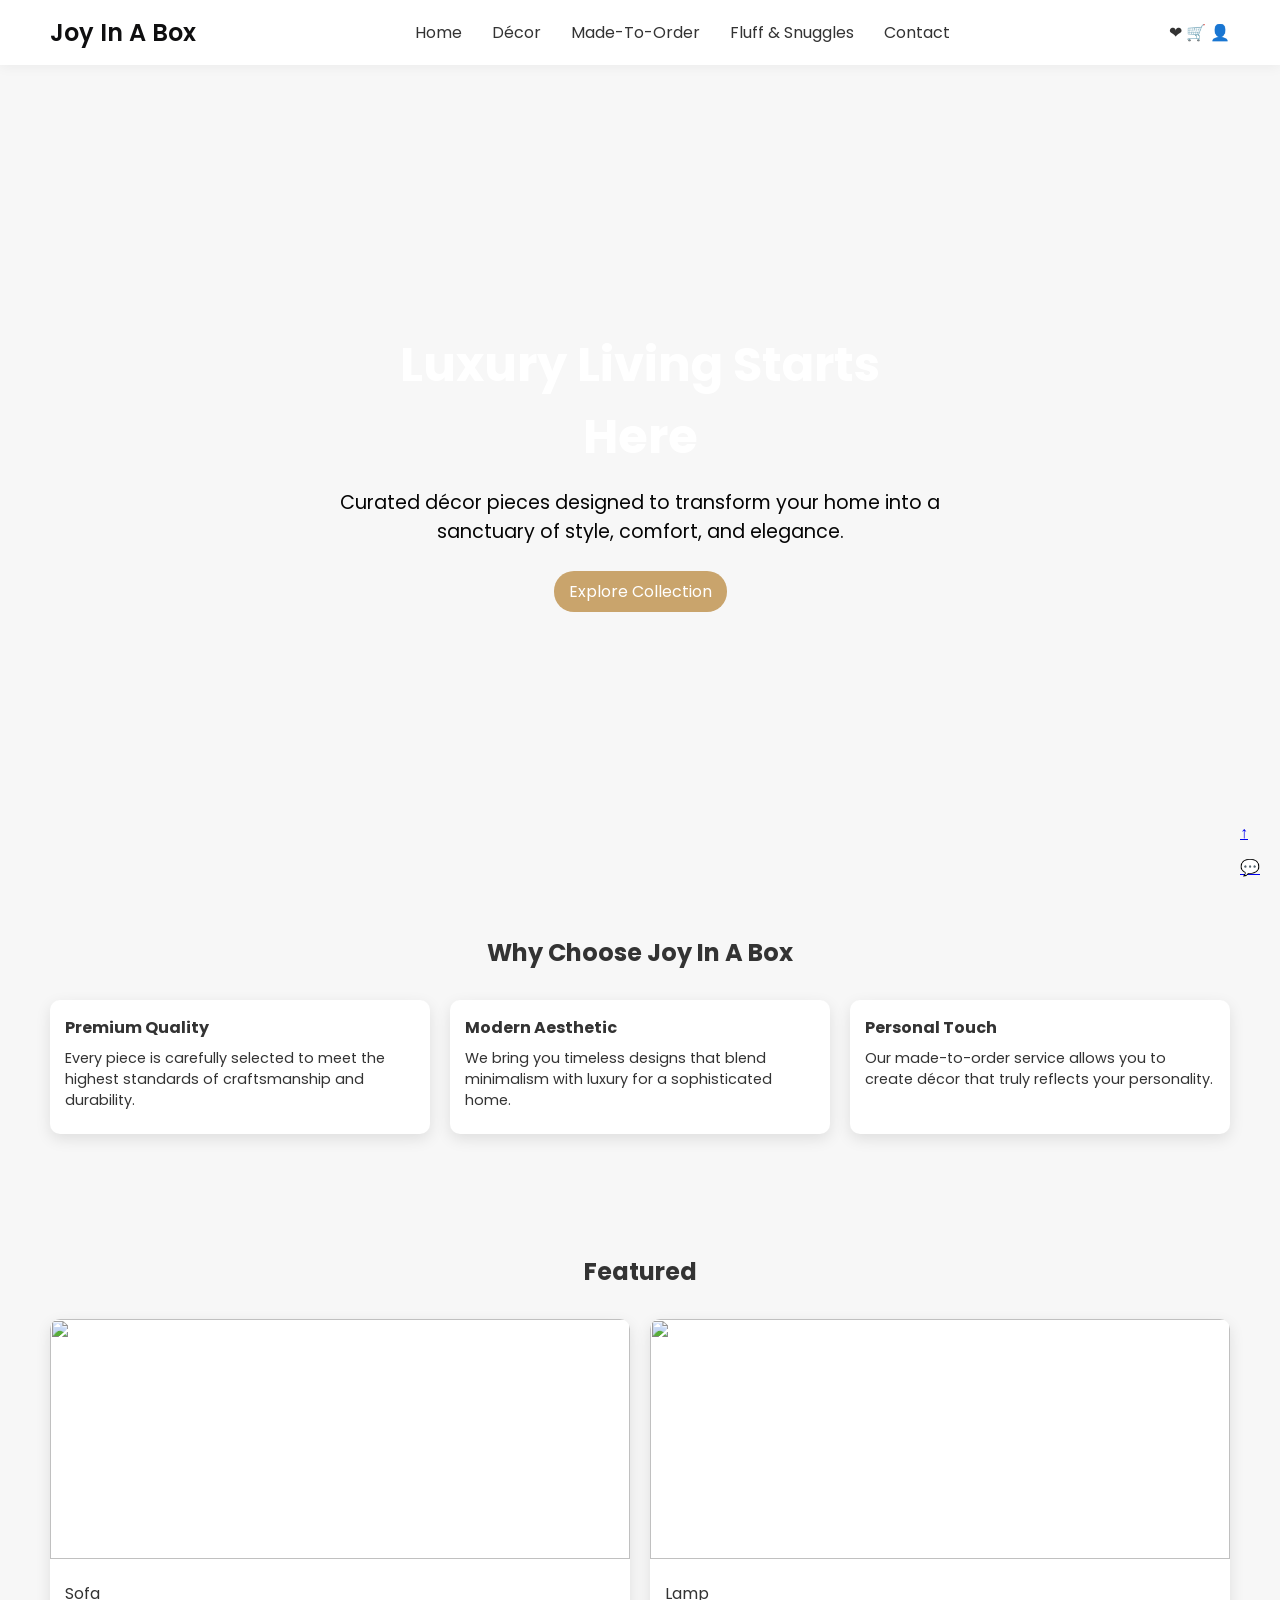
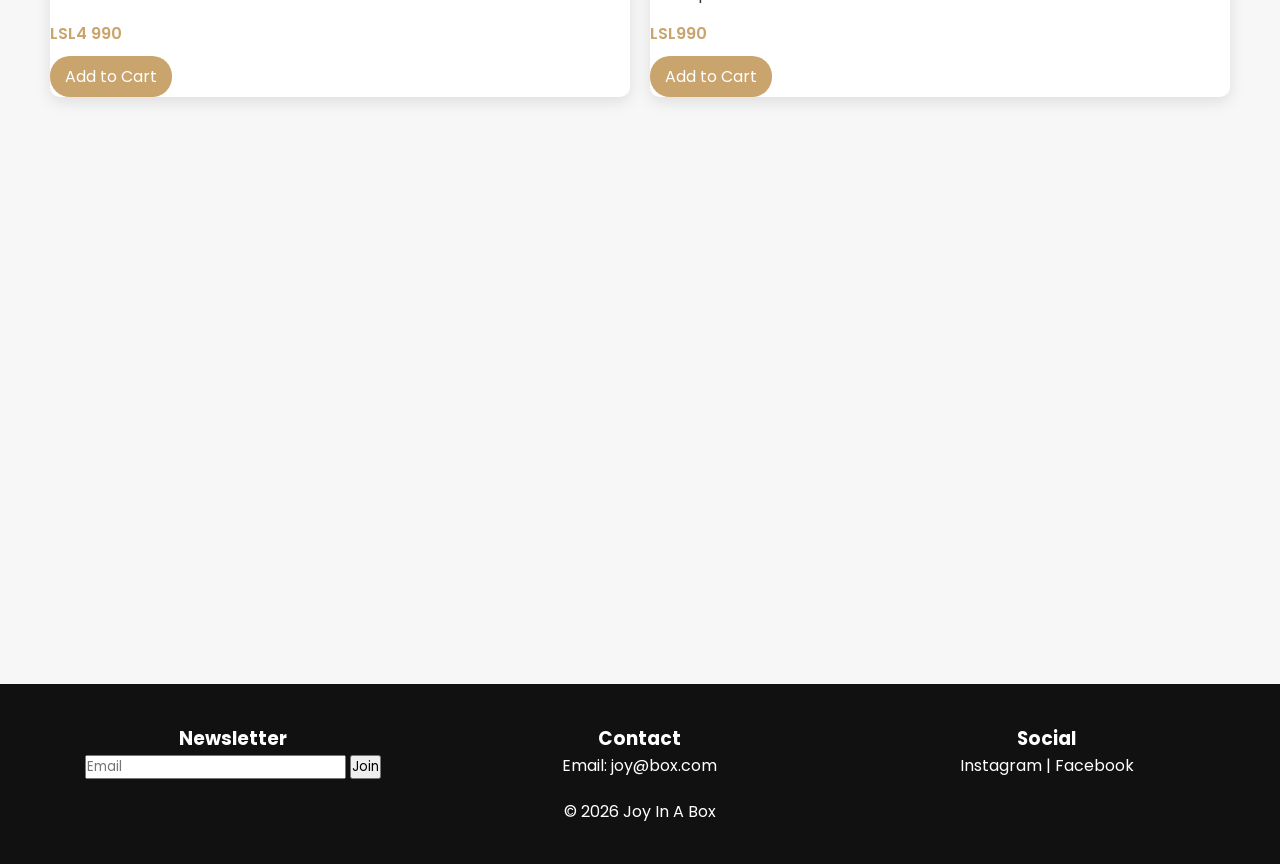
==== index.html @ b2b9fa9c "Add files via upload" ====
<!DOCTYPE html>
<html>
<head><title>Home</title><link rel="stylesheet" href="styles.css"></head>
<body>
<header>
    <div class="logo"><a href="index.html">Joy In A Box</a></div>
        <nav id="navMenu">
            <div class="menu-toggle" onclick="toggleMenu()">☰</div>
            <ul>
                <li><a href="index.html">Home</a></li>
                <li><a href="decor.html">Décor</a></li>
                <li><a href="made-to-order.html">Made-To-Order</a></li>
                <li><a href="fluff.html">Fluff & Snuggles</a></li>
                <li><a href="contact.html">Contact</a></li>
            </ul>
        </nav>
    <div class="icons">❤ 🛒 👤</div>
</header>
<section class="hero">
    <div class="hero-content">
        <h1>Luxury Living Starts Here</h1>
        <p>Curated décor pieces designed to transform your home into a sanctuary of style, comfort, and elegance.</p>
        <a href="decor.html" class="btn">Explore Collection</a>
    </div>
</section>
<section class="section">
    <h2>Why Choose Joy In A Box</h2>
    <div class="grid">
       <div class="card">
            <div class="card-content">
            <h4>Premium Quality</h4>
            <p>Every piece is carefully selected to meet the highest standards of craftsmanship and durability.</p>
            </div>
       </div>

        <div class="card">
            <div class="card-content">
                <h4>Modern Aesthetic</h4>
                <p>We bring you timeless designs that blend minimalism with luxury for a sophisticated home.</p>
           </div>
       </div>

        <div class="card">
            <div class="card-content">
              <h4>Personal Touch</h4>
              <p>Our made-to-order service allows you to create décor that truly reflects your personality.</p>
           </div>
       </div>
    </div>
</section>
<section class="section">
    <h2>Featured</h2>
    <div class="grid">
        <div class="card">
            <img src="https://images.unsplash.com/photo-1505691938895-1758d7feb511">
            <div class="card-content">Sofa</div>
            <p class="price">LSL4 990</p>
            <a href="#" class="btn">Add to Cart</a>
        </div>
        <div class="card">
            <img src="https://images.unsplash.com/photo-1484101403633-562f891dc89a">
            <div class="card-content">Lamp</div>
            <p class="price">LSL990</p>
            <a href="#" class="btn">Add to Cart</a>
        </div>
    </div>
</section>
<section class="section">
<!--<video controls width="100%">
    <source src="https://www.w3schools.com/html/mov_bbb.mp4">
</video>--->
    <iframe width="100%" height="400"
    src="https://www.youtube.com/embed/5qap5aO4i9A"
    title="Modern Interior Design"
    frameborder="0"
    allow="accelerometer; autoplay; clipboard-write; encrypted-media; gyroscope; picture-in-picture"
    allowfullscreen>
    </iframe>
</section>
<footer>
    <div class="footer-grid">
        <div>
            <h3>Newsletter</h3>
            <input type="email" placeholder="Email">
            <button>Join</button>
        </div>
        <div>
            <h3>Contact</h3>
            <p>Email: joy@box.com</p>
        </div>
        <div>
            <h3>Social</h3>
            <p>Instagram | Facebook</p>
        </div>
    </div>
    <p>© 2026 Joy In A Box</p>
</footer>
<div class="float"><a href="#">↑</a><a href="https://wa.me/+26657610300">💬</a></div>

</body>
</html>
---- styles.css ----
@import url('https://fonts.googleapis.com/css2?family=Poppins:wght@300;400;500;600;700&display=swap');

:root{
  --primary:#0f0f10;
  --accent:#c9a46c;
  --bg:#f7f7f7;
  --white:#ffffff;
  --text:#333;
}

*{
    margin:0;
    padding:0;
    box-sizing:border-box;
    font-family:'Poppins',sans-serif
}

body{
    background:var(--bg);
    color:var(--text)
}

header{
    position:sticky;
    top:0;
    display:flex;
    justify-content:space-between;
    align-items:center;
    padding:15px 50px;
    background:#fff;
    box-shadow:0 2px 12px rgba(0,0,0,0.05);
    z-index:1000
}
.logo a{
    text-decoration:none;
    color:var(--primary);
    font-weight:600;
    font-size:1.5rem
}
nav ul{
    display:flex;
    list-style:none
}
nav li{
    margin:0 15px
}
nav a{
    text-decoration:none;
    color:var(--text);
    transition:.3s
}
nav a:hover{
    color:var(--accent)
}
.icons{
    display:flex;
    gap:15px
}

@keyframes fadeIn {
  from { opacity: 0; transform: translateY(20px); }
  to { opacity: 1; }
}


.hero{
    height:90vh;
    background:url('images/4.jpg') center/cover;
    display:flex;
    align-items:center;
    justify-content:center;
    text-align:center;
    color:white
}

.hero-content {
  display: flex;
  flex-direction: column;   /* 🔥 THIS FIXES HORIZONTAL ISSUE */
  align-items: center;
  text-align: center;
  gap: 15px;
  max-width: 600px;
}
.hero-content p {
  font-size: 1.2rem;
  color: #050505;
}

.hero h1{
    font-size:3rem;
    animation: fadeIn 2s
}


.section{padding:60px 50px}
.section h2{
    text-align:center;
    margin-bottom:30px
}

.grid{
    display:grid;
    grid-template-columns:repeat(auto-fit,minmax(250px,1fr));
    gap:20px
}
.card{
    background:#fff;
    border-radius:10px;
    overflow:hidden;
    box-shadow:0 5px 15px rgba(0,0,0,0.1);
    transition:.3s
}
.card:hover{transform:translateY(-8px)}
.card img{
    width:100%;
    height:220px;
    object-fit:cover
}
.card-content{padding:15px}
.card-content p {
  font-size: 0.9rem;
  margin: 8px 0;
}

.card img {
  height: 240px;
  object-fit: cover;
  transition: 0.4s;
}

.card:hover img {
  transform: scale(1.05); /* 🔥 zoom effect */
}

.price {
  color: var(--accent);
  font-weight: 600;
}

.btn {
  display: inline-block;
  margin-top: 10px;
  padding: 8px 15px;
  background: var(--accent);
  color: white;
  text-decoration: none;
  border-radius: 20px;
}

.process{
    display:flex;
    flex-wrap:wrap;
    gap:20px
}
.process div{
    flex:1;
    background:#fff;
    padding:20px;
    border-radius:10px;
    text-align:center
}

.step {
  background: white;
  border-radius: 12px;
  overflow: hidden;
  text-align: center;
  padding-bottom: 15px;
  transition: 0.3s;
}

.step img {
  width: 100%;
  height: 180px;
  object-fit: cover;
}

.step:hover {
  transform: translateY(-8px);
}

.contact-form {
  max-width: 600px;
  margin: auto;
  display: flex;
  flex-direction: column;
  gap: 15px;
}

.contact-form input,
.contact-form textarea {
  padding: 12px;
  border-radius: 8px;
  border: 1px solid #ccc;
}

.contact-form button {
  background: var(--accent);
  color: white;
  padding: 12px;
  border-radius: 25px;
  border: none;
}

.socials {
  display: flex;
  justify-content: center;
  gap: 20px;
}

.socials a {
  text-decoration: none;
  padding: 10px 20px;
  background: #111;
  color: white;
  border-radius: 20px;
  transition: 0.3s;
}

.socials a:hover {
  background: var(--accent);
}

footer{
    background:#111;
    color:#fff;
    padding:40px;
    text-align:center
}
.footer-grid{display:grid;
    grid-template-columns:repeat(auto-fit,minmax(200px,1fr));
    gap:20px;
    margin-bottom:20px
}

.float{
    position:fixed;
    bottom:20px;
    right:20px;
    display:flex;
    flex-direction:column;
    gap:10px
}
.floata{
    background:var(--accent);
    color:white;
    padding:12px;
    border-radius:50%;
    text-decoration:none
}

@media(max-width:768px){
    header{
        flex-direction:column
    }
    nav ul{
        flex-wrap:wrap
    }
}

.menu-toggle {
  display: none;
  font-size: 1.8rem;
  cursor: pointer;
}

@media(max-width:768px){
  nav {
    display: none;
    width: 100%;
  }

  nav.active {
    display: block;
  }

  nav ul {
    flex-direction: column;
    text-align: center;
  }

  .menu-toggle {
    display: block;
  }
}

html {
  scroll-behavior: smooth;
}
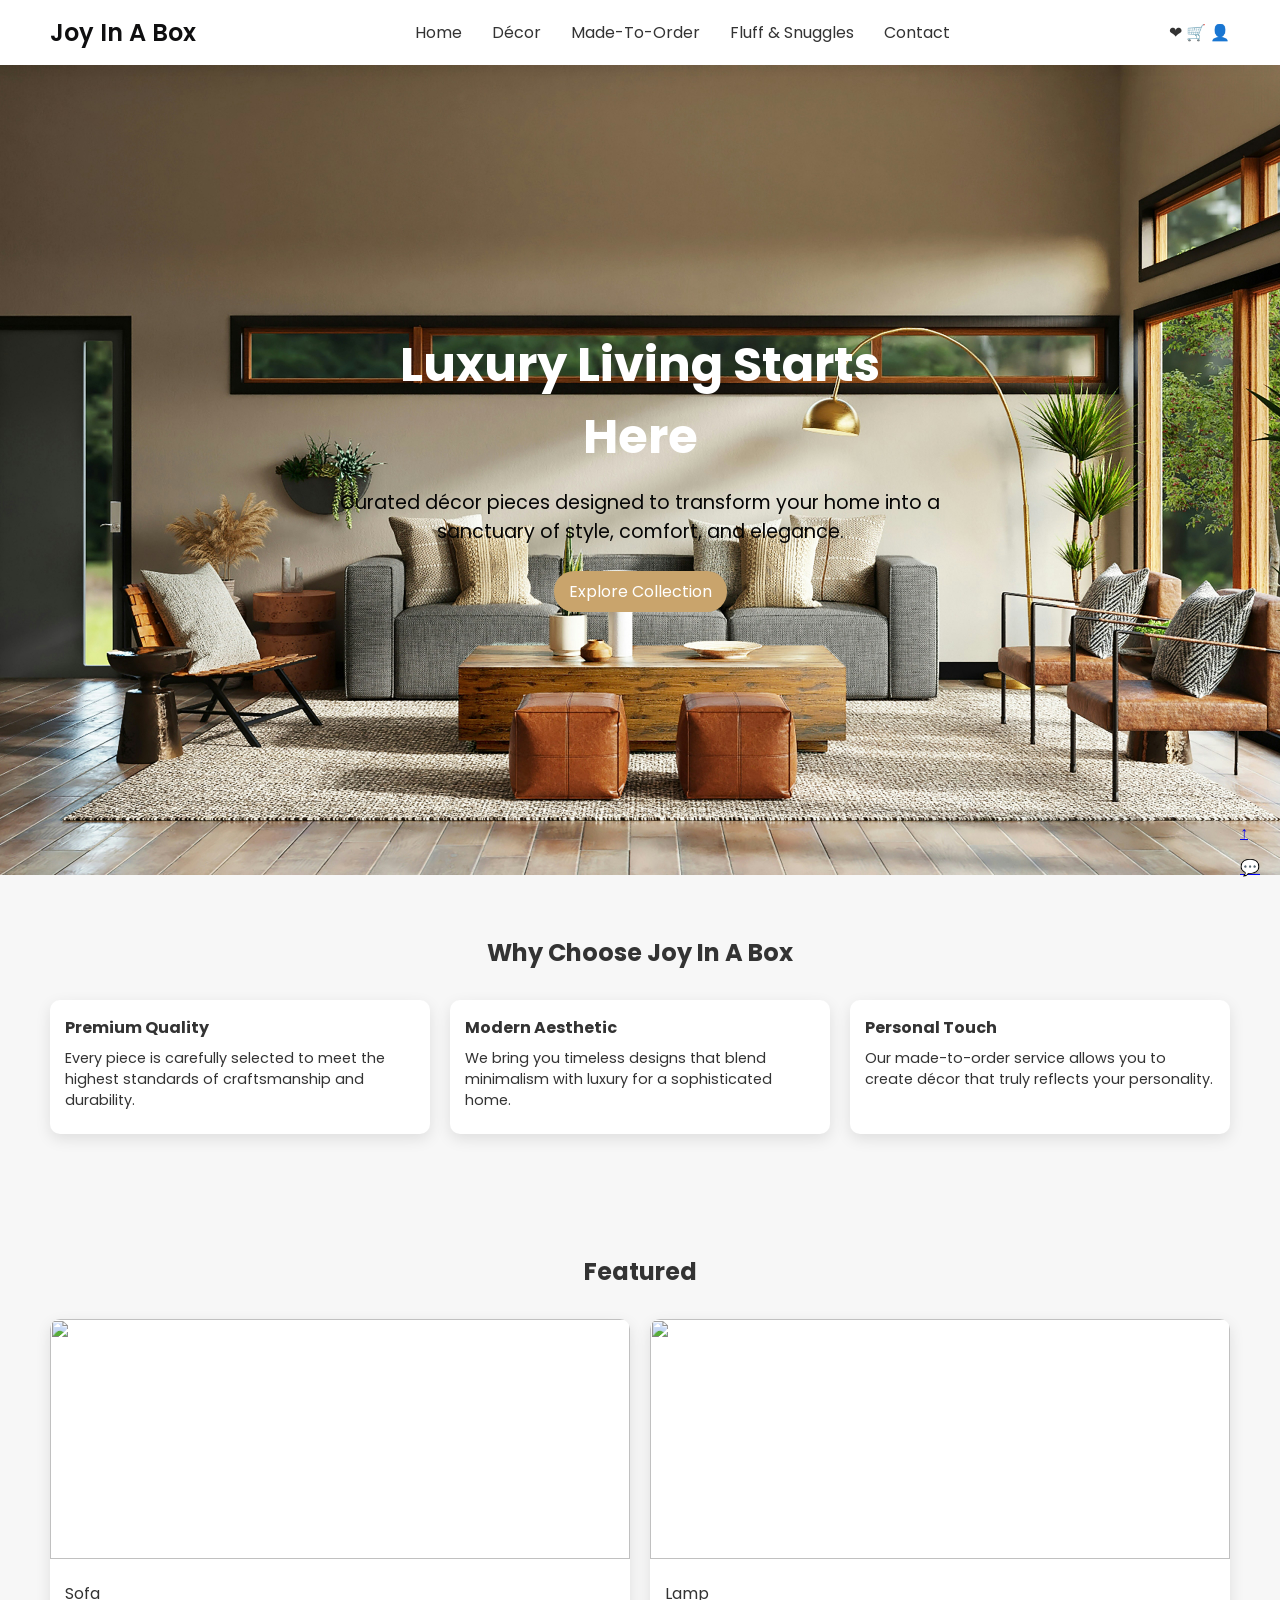
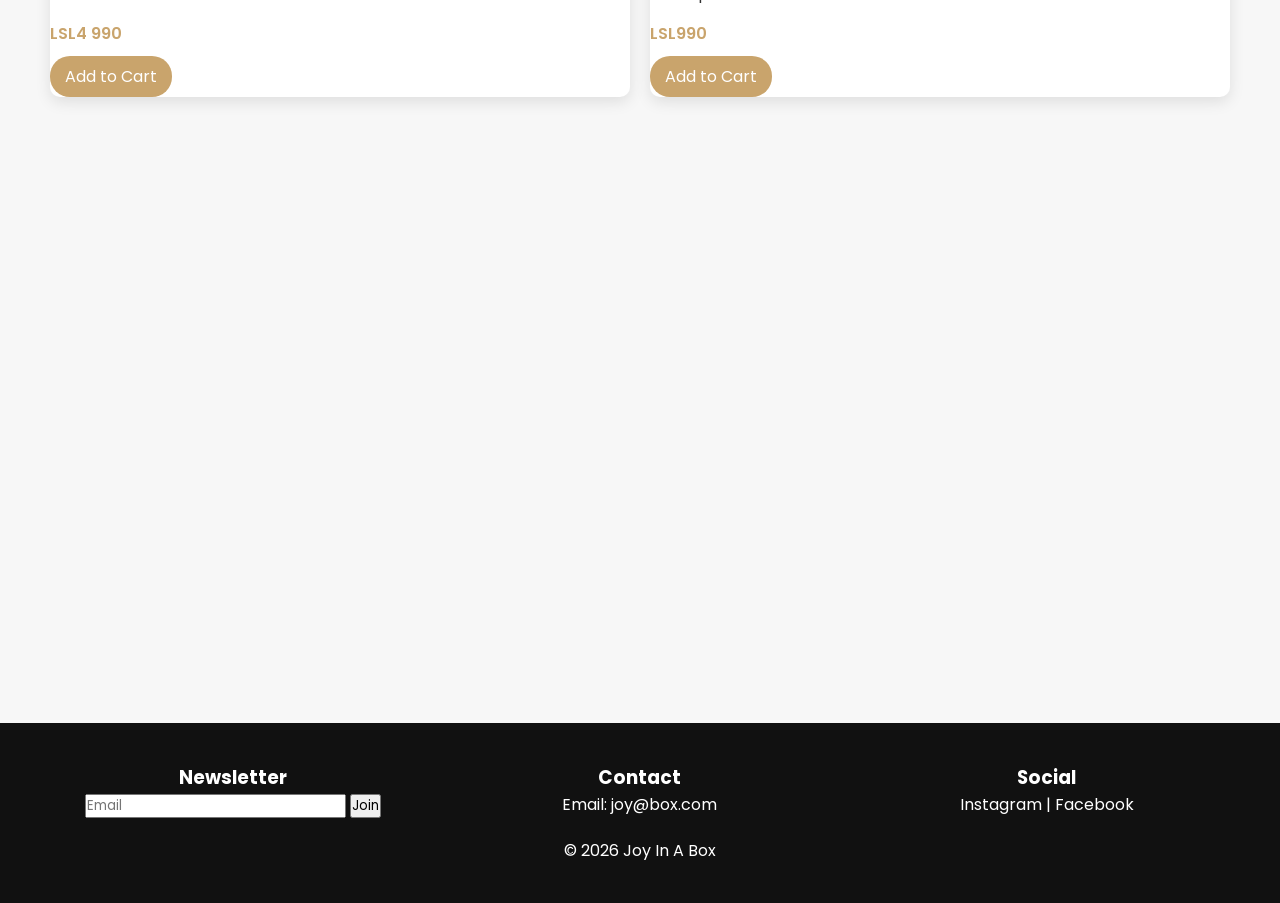
==== commit 38333903: "Update index.html" ====
--- a/index.html
+++ b/index.html
@@ -70,13 +70,7 @@
 <!--<video controls width="100%">
     <source src="https://www.w3schools.com/html/mov_bbb.mp4">
 </video>--->
-    <iframe width="100%" height="400"
-    src="https://www.youtube.com/embed/5qap5aO4i9A"
-    title="Modern Interior Design"
-    frameborder="0"
-    allow="accelerometer; autoplay; clipboard-write; encrypted-media; gyroscope; picture-in-picture"
-    allowfullscreen>
-    </iframe>
+    <iframe width="780" height="439" src="https://www.youtube.com/embed/nJIBVlaBtA4" title="Trendy Modern Living Room Decorating Ideas 2026 | Luxury Sofa Set Designs | TV Wall Decorations" frameborder="0" allow="accelerometer; autoplay; clipboard-write; encrypted-media; gyroscope; picture-in-picture; web-share" referrerpolicy="strict-origin-when-cross-origin" allowfullscreen></iframe>
 </section>
 <footer>
     <div class="footer-grid">
@@ -99,4 +93,4 @@
 <div class="float"><a href="#">↑</a><a href="https://wa.me/+26657610300">💬</a></div>
 
 </body>
-</html>+</html>
